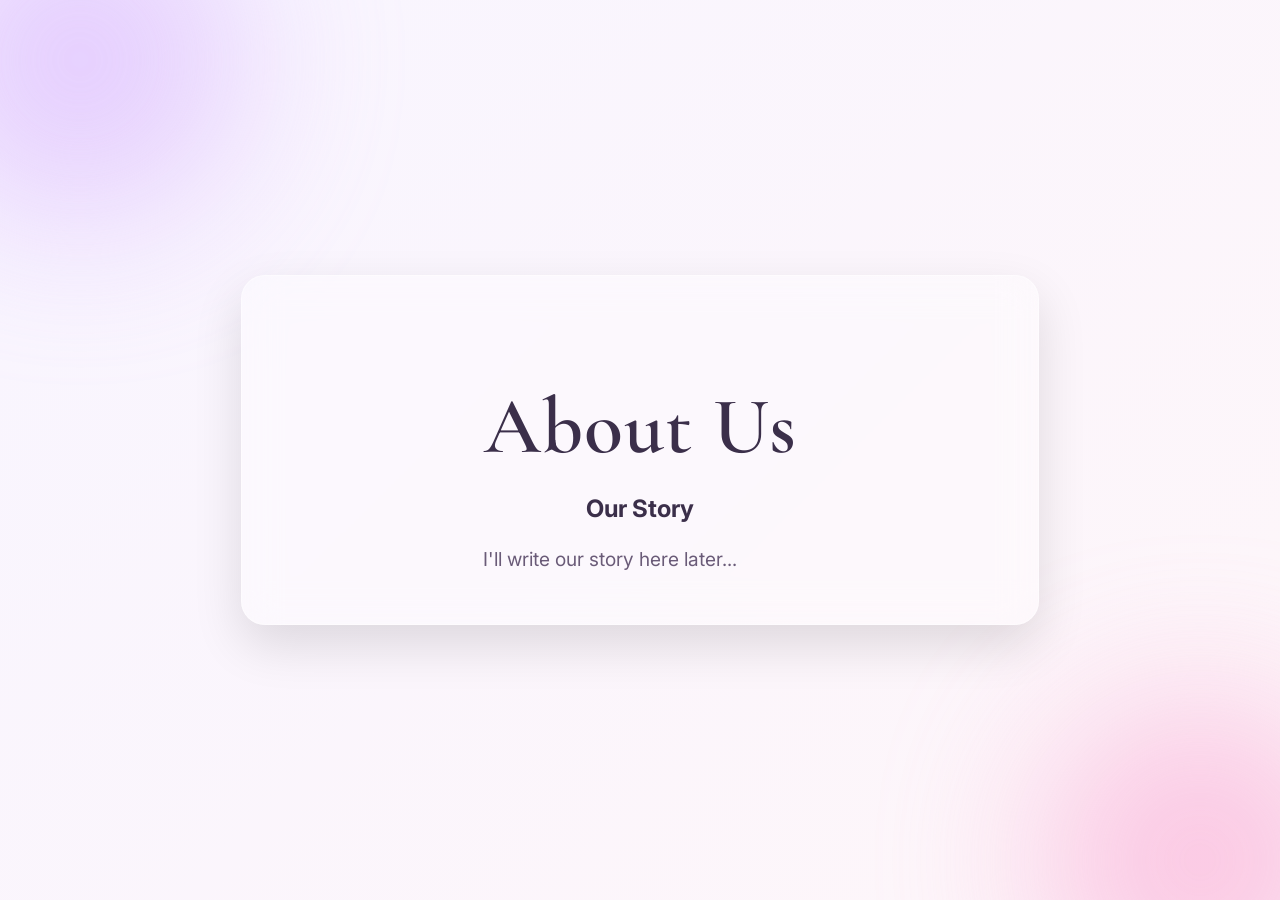
==== about.html @ cff127a5 "Update about.html" ====
<!DOCTYPE html>
<html lang="en">
<head>
  <meta charset="UTF-8">
  <meta name="viewport" content="width=device-width, initial-scale=1.0">
  <title>About Us | ForYou</title>

  <link rel="preconnect" href="https://fonts.googleapis.com">
  <link rel="preconnect" href="https://fonts.gstatic.com" crossorigin>
  <link href="https://fonts.googleapis.com/css2?family=Cormorant+Garamond:wght@400;600;700&family=Inter:wght@300;400;500;600&display=swap" rel="stylesheet">

  <link rel="stylesheet" href="style.css">
</head>

<body>

  <div class="bg-circle circle-1"></div>
  <div class="bg-circle circle-2"></div>

  <main class="container">

    <h1>About Us</h1>

    <h2 class="section-title">Our Story</h2>

<p>
  I'll write our story here later...
</p>

  </main>

</body>
</html>
---- style.css ----
body {
  margin: 0;
  min-height: 100vh;
  display: flex;
  flex-direction: column;
  justify-content: center;
  align-items: center;
  background: linear-gradient(135deg, #f8f5ff, #fef6f9);
  font-family: "Inter", sans-serif;
  color: #3b2f4a;
  text-align: center;
}

h1 {

  font-family: "Cormorant Garamond", serif;
  font-size: 5rem;
  font-weight: 600;
  letter-spacing: 1px;
  margin-bottom: 0.5rem;

}

p {
  font-size: 1.2rem;
  max-width: 600px;
  margin: 0 20px;
  line-height: 1.7;
  color: #6a5b78;
}
.container {
  width: min(90%, 700px);
  padding: 3rem;
  border-radius: 24px;
  background: rgba(255, 255, 255, 0.35);
  backdrop-filter: blur(18px);
  -webkit-backdrop-filter: blur(18px);
  border: 1px solid rgba(255, 255, 255, 0.4);
  box-shadow: 0 20px 50px rgba(0, 0, 0, 0.12);
}
.bg-circle {
  position: fixed;
  width: 320px;
  height: 320px;
  border-radius: 50%;
  filter: blur(80px);
  z-index: -1;
  opacity: 0.6;
}

.circle-1 {
  background: #d8b4fe;
  top: -100px;
  left: -80px;
}

.circle-2 {
  background: #f9a8d4;
  bottom: -120px;
  right: -80px;
}
.bg-circle {
  animation: float 8s ease-in-out infinite;
}

.circle-2 {
  animation-delay: 4s;
}

@keyframes float {
  0%, 100% {
    transform: translateY(0px) translateX(0px);
  }
  50% {
    transform: translateY(-20px) translateX(15px);
  }
}
.subtitle {
  margin-top: 1.5rem;
  font-size: 0.95rem;
  font-weight: 300;
  letter-spacing: 0.08em;
  text-transform: uppercase;
  color: rgba(59, 47, 74, 0.65);
}
.enter-btn {
  display: inline-block;
  margin-top: 2.5rem;
  padding: 0.9rem 2.2rem;
  border-radius: 999px;
  text-decoration: none;
  font-size: 1rem;
  font-weight: 500;
  color: #ffffff;
  background: linear-gradient(135deg, #9f7aea, #ec4899);
  box-shadow: 0 10px 25px rgba(159, 122, 234, 0.35);
  transition: transform 0.3s ease, box-shadow 0.3s ease;
}

.enter-btn:hover {
  transform: translateY(-3px);
  box-shadow: 0 15px 35px rgba(159, 122, 234, 0.45);
}
#message {
  min-height: 80px;
  margin: 2rem 0;
  padding: 1.5rem;
  border-radius: 18px;
  background: rgba(255, 255, 255, 0.45);
  border: 1px solid rgba(255, 255, 255, 0.5);
  color: #4b3b5c;
  font-size: 1.1rem;
  line-height: 1.8;
  transition: all 0.3s ease;
}
.enter-btn:active {
  transform: scale(0.97);
}
.message-title {
  font-family: "Cormorant Garamond", serif;
  font-size: 2rem;
  font-weight: 600;
  margin: 1rem 0 0.8rem;
  color: #4b3b5c;
}
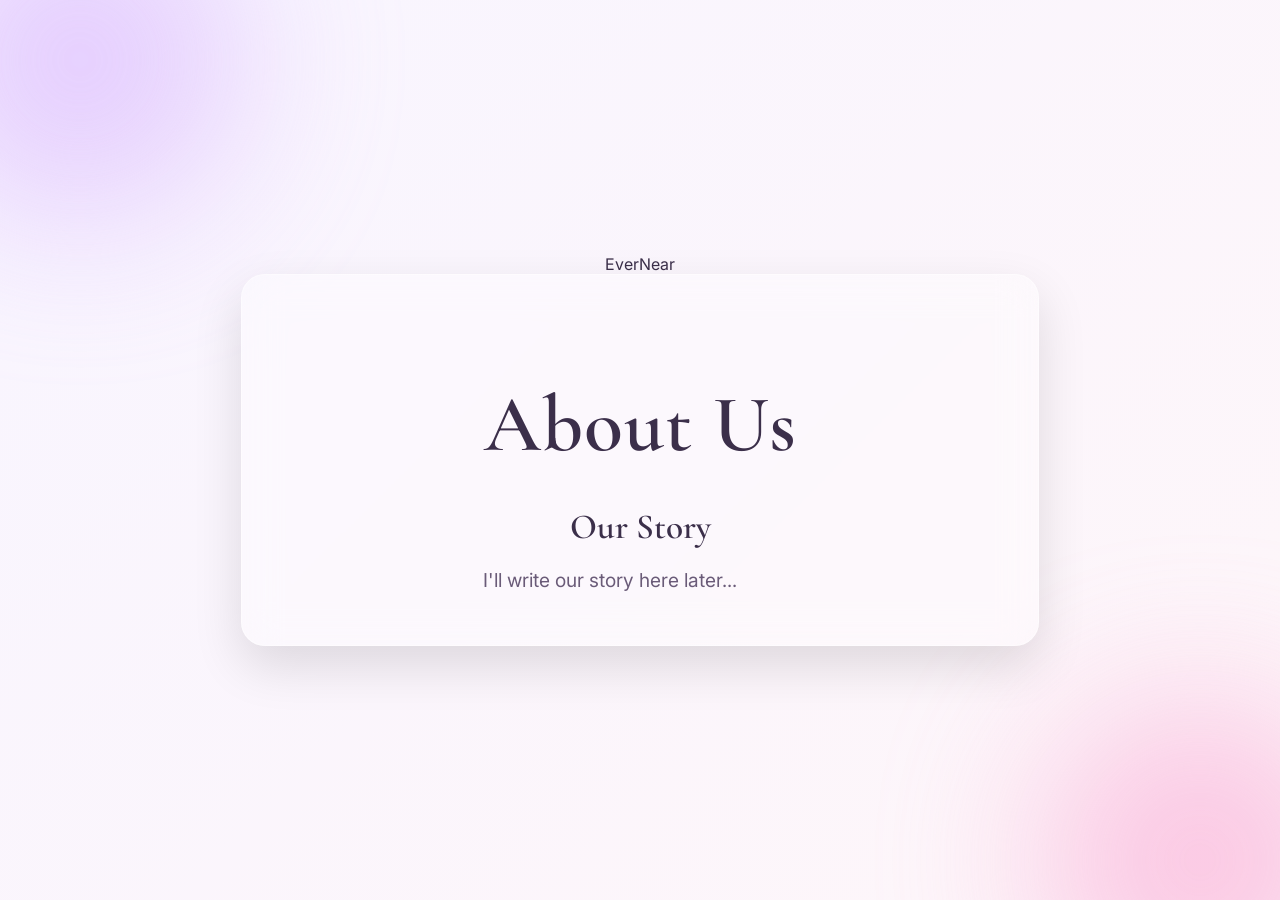
==== commit 6ae97d05: "Update about.html" ====
--- a/about.html
+++ b/about.html
@@ -13,6 +13,9 @@
 </head>
 
 <body>
+  <header class="navbar">
+  <div class="logo">EverNear</div>
+</header>
 
   <div class="bg-circle circle-1"></div>
   <div class="bg-circle circle-2"></div>
--- a/style.css
+++ b/style.css
@@ -123,3 +123,11 @@
   margin: 1rem 0 0.8rem;
   color: #4b3b5c;
 }
+.section-title {
+  font-family: "Cormorant Garamond", serif;
+  font-size: 2.2rem;
+  font-weight: 600;
+  margin-top: 2rem;
+  margin-bottom: 1rem;
+  color: #3b2f4a;
+}
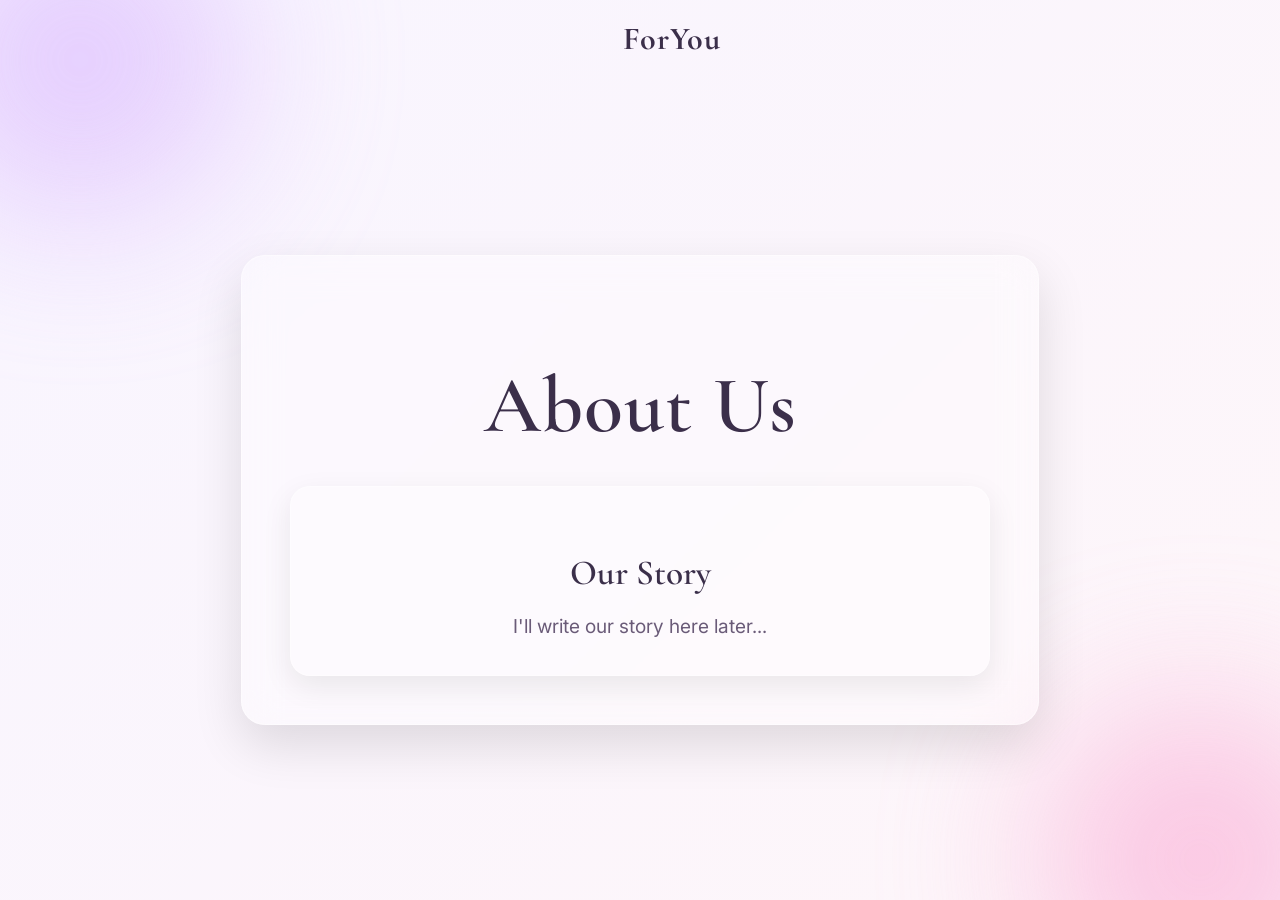
==== commit 697bfd27: "Update about.html" ====
--- a/about.html
+++ b/about.html
@@ -14,23 +14,26 @@
 
 <body>
   <header class="navbar">
-  <div class="logo">EverNear</div>
+  <div class="logo">ForYou</div>
 </header>
 
   <div class="bg-circle circle-1"></div>
   <div class="bg-circle circle-2"></div>
 
-  <main class="container">
+ <main class="container">
 
-    <h1>About Us</h1>
+  <h1>About Us</h1>
+
+  <section class="content-card">
 
     <h2 class="section-title">Our Story</h2>
 
-<p>
-  I'll write our story here later...
-</p>
+    <p>
+      I'll write our story here later...
+    </p>
 
-  </main>
+  </section>
 
+</main>
 </body>
 </html>
--- a/style.css
+++ b/style.css
@@ -30,6 +30,7 @@
 }
 .container {
   width: min(90%, 700px);
+  margin-top: 5rem;
   padding: 3rem;
   border-radius: 24px;
   background: rgba(255, 255, 255, 0.35);
@@ -131,3 +132,29 @@
   margin-bottom: 1rem;
   color: #3b2f4a;
 }
+.navbar {
+  width: 100%;
+  position: fixed;
+  top: 0;
+  left: 0;
+  padding: 1.2rem 2rem;
+  display: flex;
+  justify-content: center;
+  z-index: 1000;
+}
+
+.logo {
+  font-family: "Cormorant Garamond", serif;
+  font-size: 2rem;
+  font-weight: 700;
+  color: #3b2f4a;
+  letter-spacing: 1px;
+}
+.content-card {
+  margin-top: 2rem;
+  padding: 2rem;
+  border-radius: 20px;
+  background: rgba(255, 255, 255, 0.25);
+  border: 1px solid rgba(255, 255, 255, 0.35);
+  box-shadow: 0 10px 30px rgba(0, 0, 0, 0.08);
+}
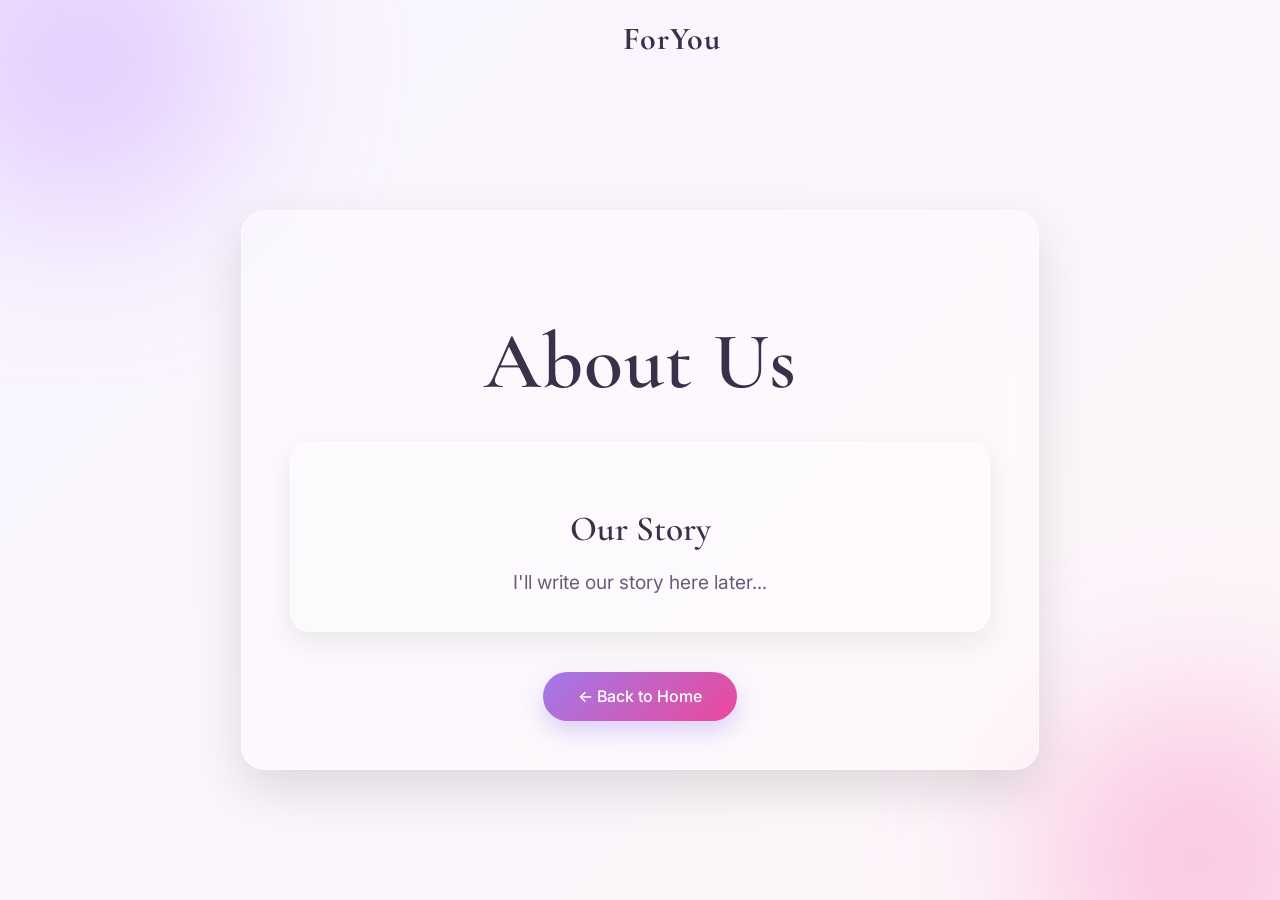
==== commit 2427cb59: "Update about.html" ====
--- a/about.html
+++ b/about.html
@@ -33,6 +33,7 @@
     </p>
 
   </section>
+   <a href="index.html" class="enter-btn">← Back to Home</a>
 
 </main>
 </body>
--- a/style.css
+++ b/style.css
@@ -158,3 +158,26 @@
   border: 1px solid rgba(255, 255, 255, 0.35);
   box-shadow: 0 10px 30px rgba(0, 0, 0, 0.08);
 }
+.content-card {
+  transition: transform 0.3s ease, box-shadow 0.3s ease;
+}
+
+.content-card:hover {
+  transform: translateY(-6px);
+  box-shadow: 0 18px 40px rgba(0, 0, 0, 0.12);
+}
+.container {
+  animation: fadeIn 0.8s ease;
+}
+
+@keyframes fadeIn {
+  from {
+    opacity: 0;
+    transform: translateY(15px);
+  }
+
+  to {
+    opacity: 1;
+    transform: translateY(0);
+  }
+}
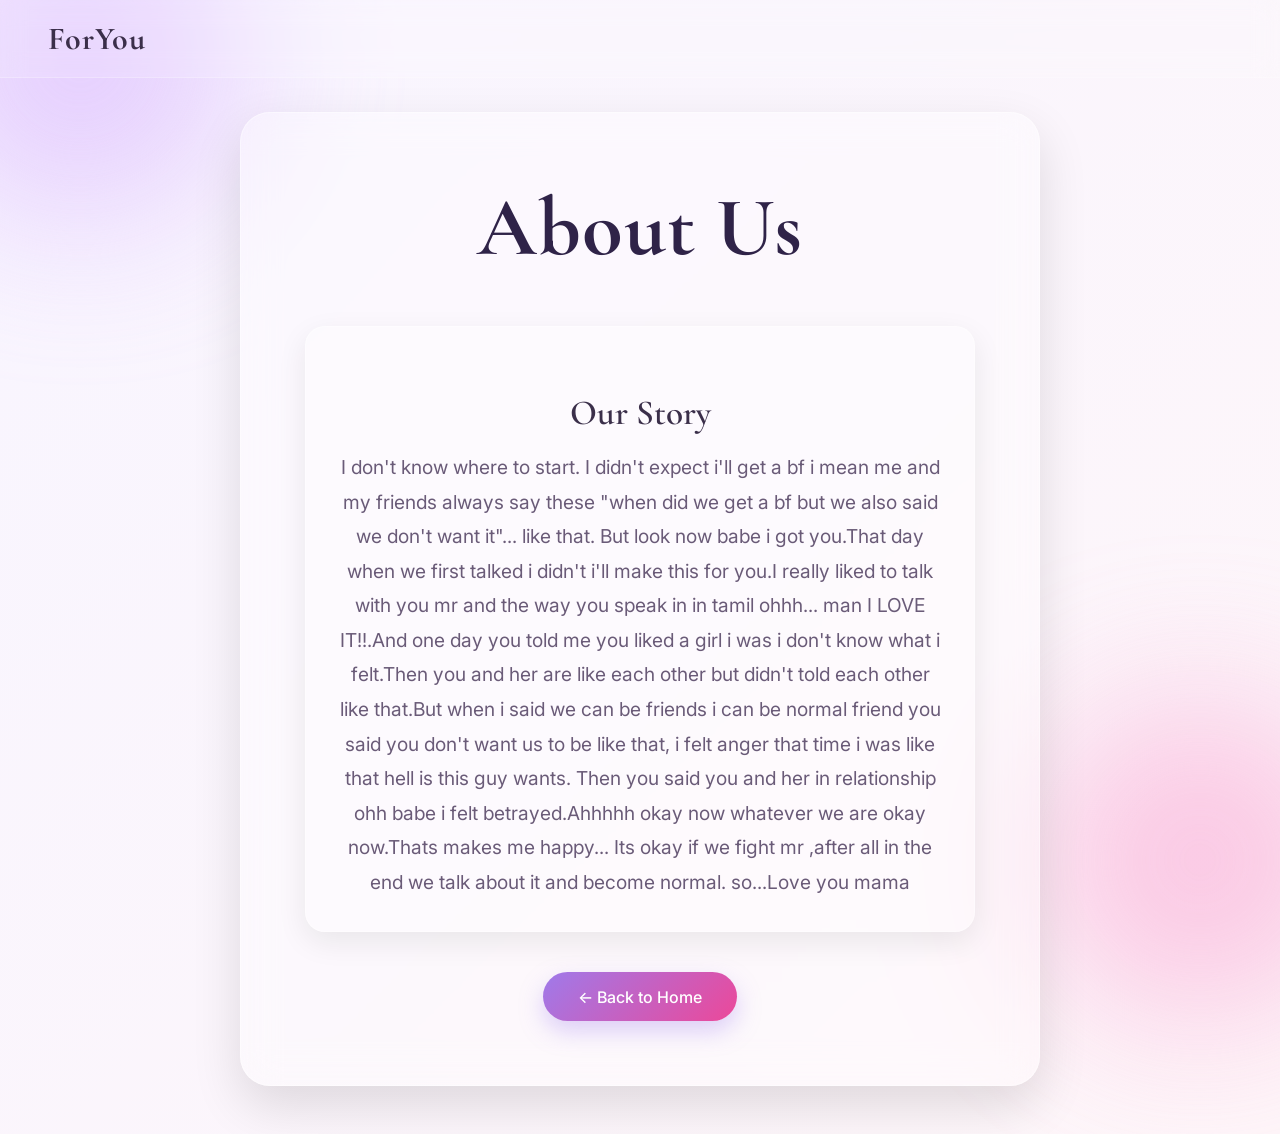
==== commit b60fa465: "Update about.html" ====
--- a/about.html
+++ b/about.html
@@ -29,8 +29,25 @@
     <h2 class="section-title">Our Story</h2>
 
     <p>
-      I'll write our story here later...
-    </p>
+I don't know where to start.
+
+I didn't expect i'll get a bf i mean me and my friends always say these
+"when did we get a bf but we also said we don't want it"... like that.
+But look now babe i got you.That day when we first talked i didn't i'll
+make this for you.I really liked to talk with you mr and the way you speak in 
+in tamil ohhh... man I LOVE IT!!.And one day you told me you liked a girl i was 
+i don't know what i felt.Then you and her are like each other but didn't told each
+other like that.But when i said we can be friends i can be normal friend you said you 
+don't want us to be like that, i felt anger that time i was like that hell is this guy wants.
+Then you said you and her in relationship ohh babe i felt betrayed.Ahhhhh okay now whatever 
+we are okay now.Thats makes me happy...
+
+Its okay if we fight mr ,after all in the end we talk about it and become normal.
+
+so...Love you mama
+
+
+</p>
 
   </section>
    <a href="index.html" class="enter-btn">← Back to Home</a>
--- a/style.css
+++ b/style.css
@@ -12,32 +12,46 @@
 }
 
 h1 {
-
-  font-family: "Cormorant Garamond", serif;
-  font-size: 5rem;
-  font-weight: 600;
+  font-family: "Cormorant Garamond", serif;
+  font-size: 5.2rem;
+  font-weight: 700;
   letter-spacing: 1px;
-  margin-bottom: 0.5rem;
-
-}
-
+  margin: 0 0 1rem;
+  color: #2f2348;
+}
 p {
   font-size: 1.2rem;
-  max-width: 600px;
-  margin: 0 20px;
-  line-height: 1.7;
+  max-width: 650px;
+  line-height: 1.8;
   color: #6a5b78;
+  margin: 0 auto;
 }
 .container {
-  width: min(90%, 700px);
-  margin-top: 5rem;
-  padding: 3rem;
-  border-radius: 24px;
+  min-height: 100vh;
+  display: flex;
+  flex-direction: column;
+  justify-content: center;
+  align-items: center;
+  text-align: center;
+
+  width: min(90%, 800px);
+
+  padding: 4rem;
+  margin-top: 7rem;
+  margin-bottom: 3rem;
+
+  border-radius: 30px;
+
   background: rgba(255, 255, 255, 0.35);
   backdrop-filter: blur(18px);
   -webkit-backdrop-filter: blur(18px);
+
   border: 1px solid rgba(255, 255, 255, 0.4);
   box-shadow: 0 20px 50px rgba(0, 0, 0, 0.12);
+
+  box-sizing: border-box;
+
+  animation: fadeIn 0.8s ease;
 }
 .bg-circle {
   position: fixed;
@@ -137,10 +151,17 @@
   position: fixed;
   top: 0;
   left: 0;
-  padding: 1.2rem 2rem;
-  display: flex;
-  justify-content: center;
+  padding: 1.2rem 3rem;
+  display: flex;
+  justify-content: space-between;
+  align-items: center;
+  box-sizing: border-box;
   z-index: 1000;
+
+  background: rgba(255, 255, 255, 0.15);
+  backdrop-filter: blur(12px);
+  -webkit-backdrop-filter: blur(12px);
+  border-bottom: 1px solid rgba(255, 255, 255, 0.25);
 }
 
 .logo {
@@ -181,3 +202,26 @@
     transform: translateY(0);
   }
 }
+.footer {
+  margin: 3rem 0 2rem;
+  text-align: center;
+  font-size: 0.95rem;
+  color: rgba(59, 47, 74, 0.7);
+  letter-spacing: 0.05em;
+}
+.nav-links {
+  display: flex;
+  gap: 2rem;
+  align-items: center;
+}
+
+.nav-links a {
+  text-decoration: none;
+  color: #3b2f4a;
+  font-weight: 500;
+  transition: color 0.3s ease;
+}
+
+.nav-links a:hover {
+  color: #8b6fb3;
+}
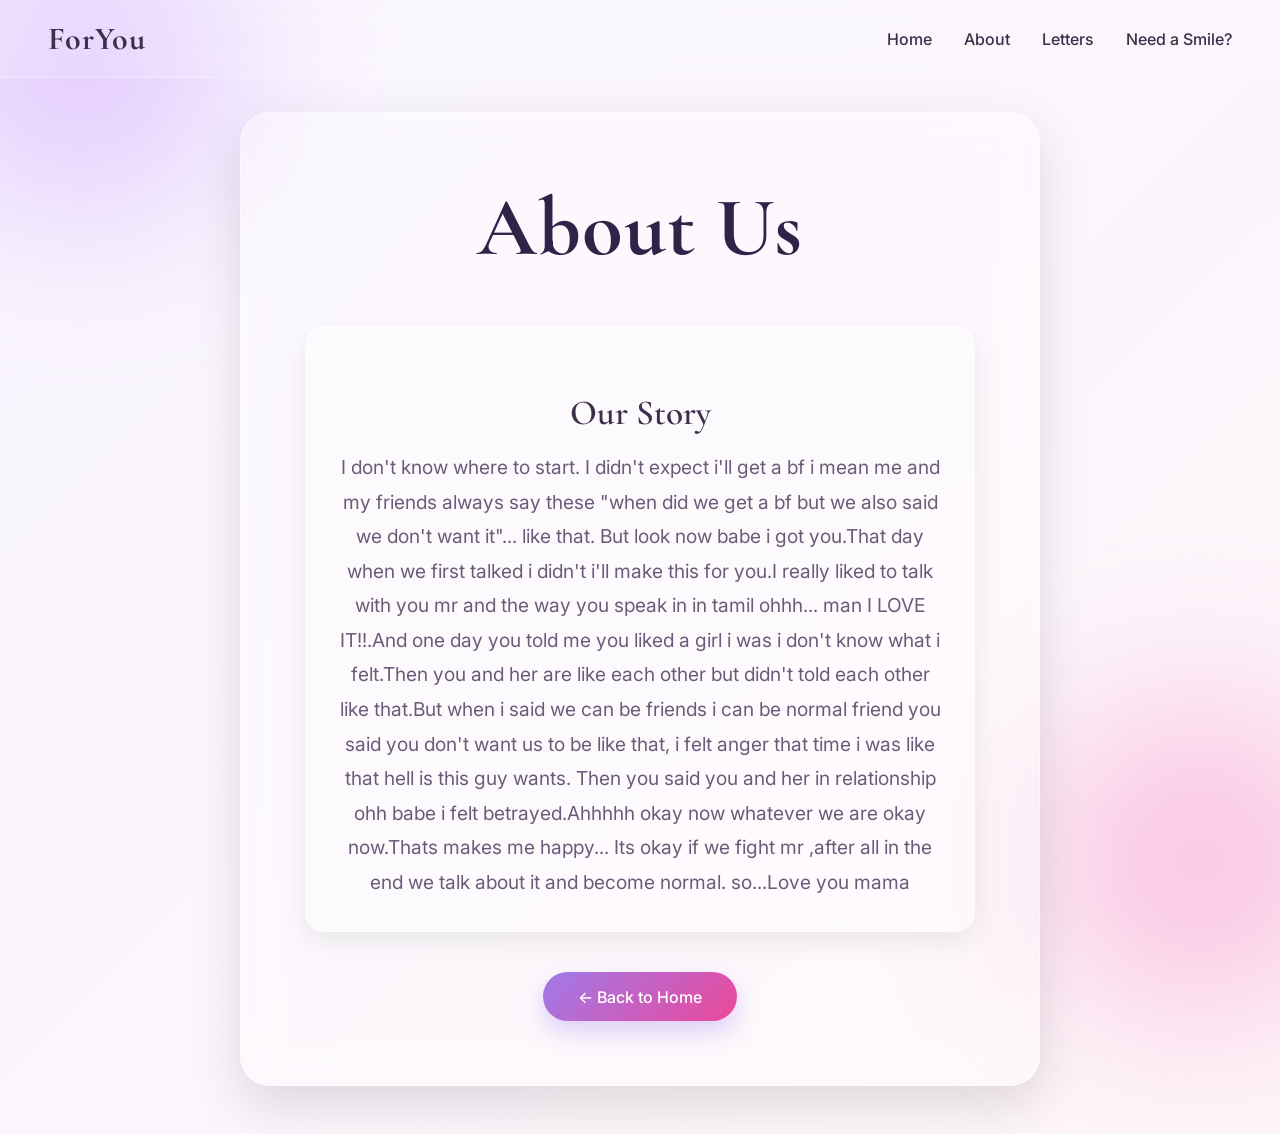
==== commit ad501e92: "Update about.html" ====
--- a/about.html
+++ b/about.html
@@ -13,8 +13,15 @@
 </head>
 
 <body>
-  <header class="navbar">
+ <header class="navbar">
   <div class="logo">ForYou</div>
+
+  <nav class="nav-links">
+    <a href="index.html">Home</a>
+    <a href="about.html">About</a>
+    <a href="letters.html">Letters</a>
+    <a href="smile.html">Need a Smile?</a>
+  </nav>
 </header>
 
   <div class="bg-circle circle-1"></div>
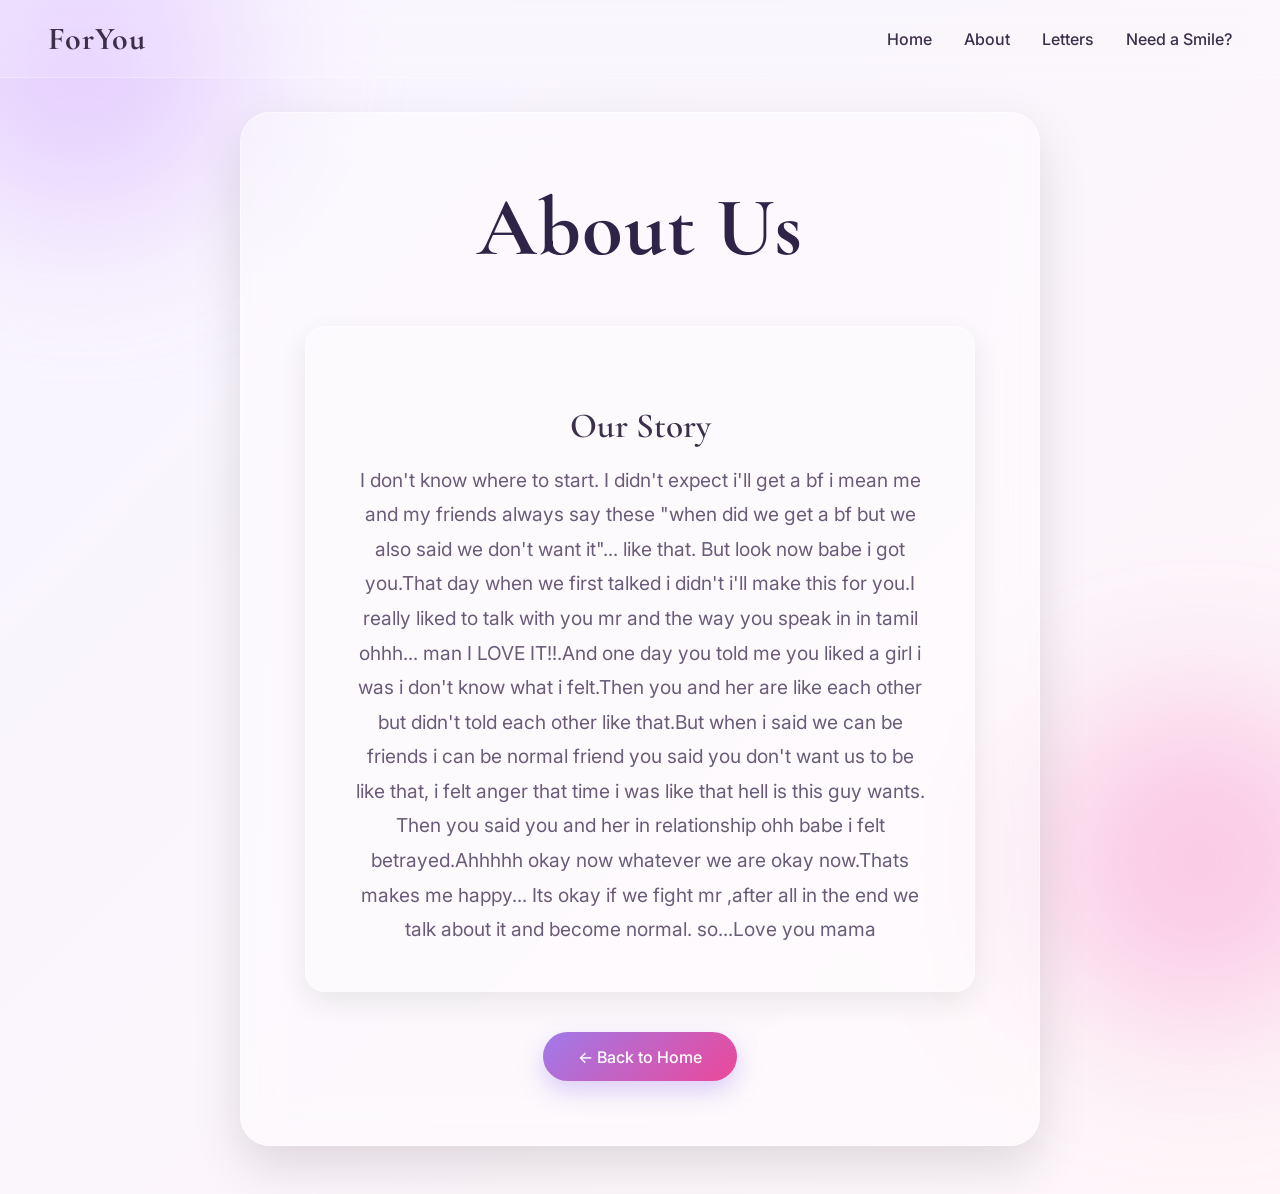
==== commit 9c174fef: "Update about.html" ====
--- a/about.html
+++ b/about.html
@@ -18,9 +18,9 @@
 
   <nav class="nav-links">
     <a href="index.html">Home</a>
-    <a href="about.html">About</a>
-    <a href="letters.html">Letters</a>
-    <a href="smile.html">Need a Smile?</a>
+<a href="about.html" class="active">About</a>
+<a href="letters.html">Letters</a>
+<a href="smile.html">Need a Smile?</a>
   </nav>
 </header>
 
--- a/style.css
+++ b/style.css
@@ -173,7 +173,7 @@
 }
 .content-card {
   margin-top: 2rem;
-  padding: 2rem;
+  padding: 2.8rem;
   border-radius: 20px;
   background: rgba(255, 255, 255, 0.25);
   border: 1px solid rgba(255, 255, 255, 0.35);
@@ -225,3 +225,151 @@
 .nav-links a:hover {
   color: #8b6fb3;
 }
+.letter-content {
+  max-height: 0;
+  overflow: hidden;
+  opacity: 0;
+
+  transform: translateY(-20px);
+
+  width: 100%;
+  max-width: 650px;
+  margin: 0 auto;
+
+  padding: 0 25px;
+
+  background: rgba(255,255,255,0.55);
+  backdrop-filter: blur(12px);
+  -webkit-backdrop-filter: blur(12px);
+
+  border-radius: 18px;
+  box-shadow: 0 15px 35px rgba(0,0,0,0.08);
+
+  transition:
+    max-height .6s ease,
+    opacity .4s ease,
+    transform .5s ease,
+    padding .4s ease;
+}
+
+.letter-content.open {
+  max-height: 700px;
+  opacity: 1;
+
+  transform: translateY(0);
+
+  padding: 25px;
+  margin-top: 15px;
+}
+.letter-content.open {
+  max-height: 700px;
+  opacity: 1;
+  padding: 25px;
+  margin-top: 20px;
+}
+
+.letter-envelope {
+  width: 100%;
+  max-width: 350px;
+  padding: 16px 24px;
+  margin: 1rem auto;
+
+  display: flex;
+  justify-content: center;
+  align-items: center;
+  gap: 10px;
+
+  border: 1px solid rgba(255,255,255,0.5);
+  border-radius: 18px;
+
+  background: rgba(255,255,255,0.35);
+  backdrop-filter: blur(18px);
+  -webkit-backdrop-filter: blur(18px);
+
+  color: #4b3b5c;
+  font-size: 1rem;
+  font-weight: 600;
+
+  cursor: pointer;
+
+  box-shadow: 0 12px 30px rgba(0,0,0,0.08);
+
+  transition: all .35s ease;
+}
+
+.letter-envelope:hover {
+  transform: translateY(-4px);
+  box-shadow: 0 18px 40px rgba(0,0,0,0.12);
+}
+.letter-envelope:active {
+  transform: scale(0.97);
+}
+.letter-envelope {
+  background: linear-gradient(135deg, #9f7aea, #ec4899);
+  color: white;
+  border: none;
+  border-radius: 999px;
+  padding: 14px 28px;
+  font-size: 1rem;
+  font-weight: 600;
+  cursor: pointer;
+  transition: 0.3s ease;
+}
+
+.letter-envelope:hover {
+  transform: translateY(-3px);
+  box-shadow: 0 12px 25px rgba(159,122,234,0.35);
+}
+.letter-content p {
+  font-family: "Cormorant Garamond", serif;
+  font-size: 1.35rem;
+  line-height: 2.1;
+  color: #4b3b5c;
+  text-align: left;
+  white-space: pre-line;
+  margin: 0;
+}
+@media (max-width: 768px) {
+
+  .container {
+    width: 92%;
+    padding: 2rem 1.5rem;
+    margin-top: 6rem;
+    margin-bottom: 2rem;
+  }
+
+  h1 {
+    font-size: 3rem;
+  }
+
+  .section-title {
+    font-size: 1.8rem;
+  }
+
+  p {
+    font-size: 1rem;
+    line-height: 1.8;
+  }
+
+  .navbar {
+    padding: 1rem;
+    flex-direction: column;
+    gap: 1rem;
+  }
+
+  .nav-links {
+    flex-wrap: wrap;
+    justify-content: center;
+    gap: 1rem;
+  }
+
+  .enter-btn,
+  .letter-envelope {
+    width: 100%;
+    max-width: 320px;
+  }
+
+  .content-card {
+    padding: 1.5rem;
+  }
+}
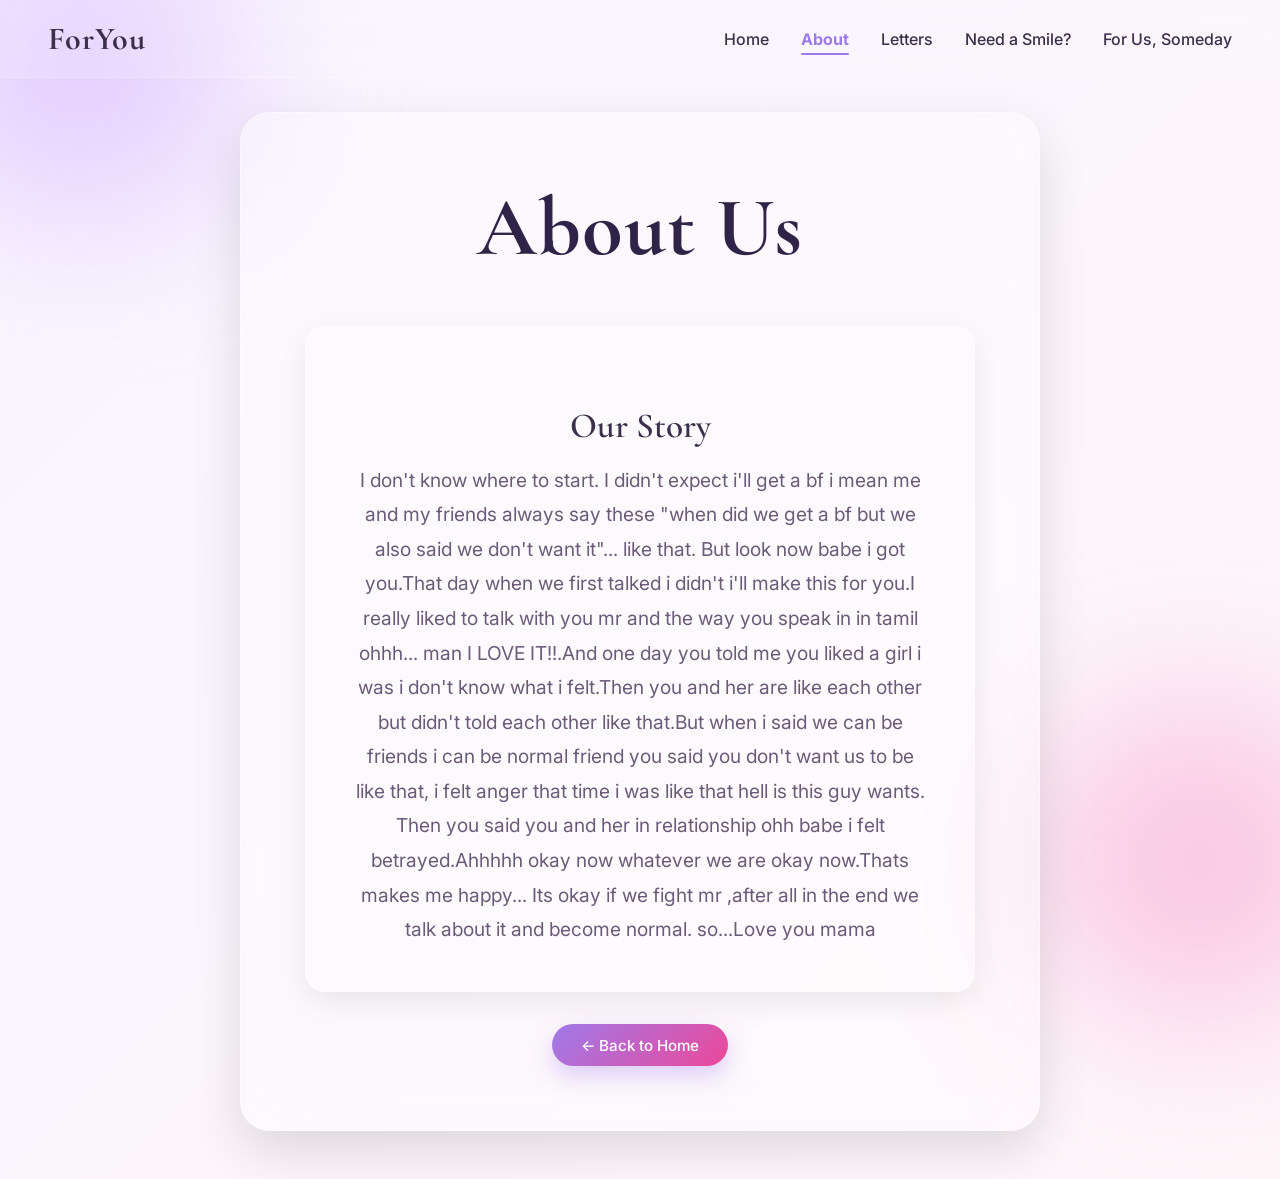
==== commit 5bce8e3a: "Update about.html" ====
--- a/about.html
+++ b/about.html
@@ -21,6 +21,7 @@
 <a href="about.html" class="active">About</a>
 <a href="letters.html">Letters</a>
 <a href="smile.html">Need a Smile?</a>
+<a href="wishes.html">For Us, Someday</a>
   </nav>
 </header>
 
--- a/style.css
+++ b/style.css
@@ -100,11 +100,11 @@
 }
 .enter-btn {
   display: inline-block;
-  margin-top: 2.5rem;
-  padding: 0.9rem 2.2rem;
+  margin-top: 2rem;
+  padding: 0.7rem 1.8rem;
   border-radius: 999px;
   text-decoration: none;
-  font-size: 1rem;
+  font-size: 0.95rem;
   font-weight: 500;
   color: #ffffff;
   background: linear-gradient(135deg, #9f7aea, #ec4899);
@@ -188,18 +188,20 @@
   box-shadow: 0 18px 40px rgba(0, 0, 0, 0.12);
 }
 .container {
-  animation: fadeIn 0.8s ease;
+  animation: fadeIn 0.8s ease-out;
 }
 
 @keyframes fadeIn {
   from {
     opacity: 0;
-    transform: translateY(15px);
+    transform: translateY(20px);
+    filter: blur(4px);
   }
 
   to {
     opacity: 1;
     transform: translateY(0);
+    filter: blur(0);
   }
 }
 .footer {
@@ -357,19 +359,81 @@
     gap: 1rem;
   }
 
-  .nav-links {
+  .nav-links { 
     flex-wrap: wrap;
     justify-content: center;
     gap: 1rem;
   }
 
-  .enter-btn,
-  .letter-envelope {
-    width: 100%;
-    max-width: 320px;
-  }
-
+  .enter-btn {
+  width: fit-content !important;
+  max-width: 90%;
+  padding: 0.7rem 1.8rem;
+  font-size: 0.95rem;
+}
+
+.letter-envelope {
+  width: fit-content !important;
+  max-width: 90%;
+}
   .content-card {
     padding: 1.5rem;
   }
 }
+.nav-links a.active {
+  color: #9f7aea;
+  font-weight: 700;
+  position: relative;
+}
+
+.nav-links a.active::after {
+  content: "";
+  position: absolute;
+  left: 0;
+  bottom: -6px;
+  width: 100%;
+  height: 2px;
+  background: #9f7aea;
+  border-radius: 2px;
+}
+#welcome-popup {
+  position: fixed;
+  inset: 0;
+  background: rgba(30, 20, 40, 0.55);
+
+  display: flex;
+  justify-content: center;
+  align-items: center;
+
+  z-index: 9999;
+}
+
+.popup-card {
+  width: min(90%, 500px);
+
+  padding: 2.5rem;
+
+  text-align: center;
+
+  border-radius: 24px;
+
+  background: rgba(255,255,255,0.35);
+  backdrop-filter: blur(18px);
+  -webkit-backdrop-filter: blur(18px);
+
+  border: 1px solid rgba(255,255,255,0.4);
+
+  box-shadow: 0 20px 50px rgba(0,0,0,.15);
+
+  animation: fadeIn .6s ease;
+}
+
+.popup-card h2 {
+  font-family: "Cormorant Garamond", serif;
+  font-size: 2.3rem;
+  margin-bottom: 1rem;
+}
+
+.popup-card p {
+  margin-bottom: 2rem;
+}
